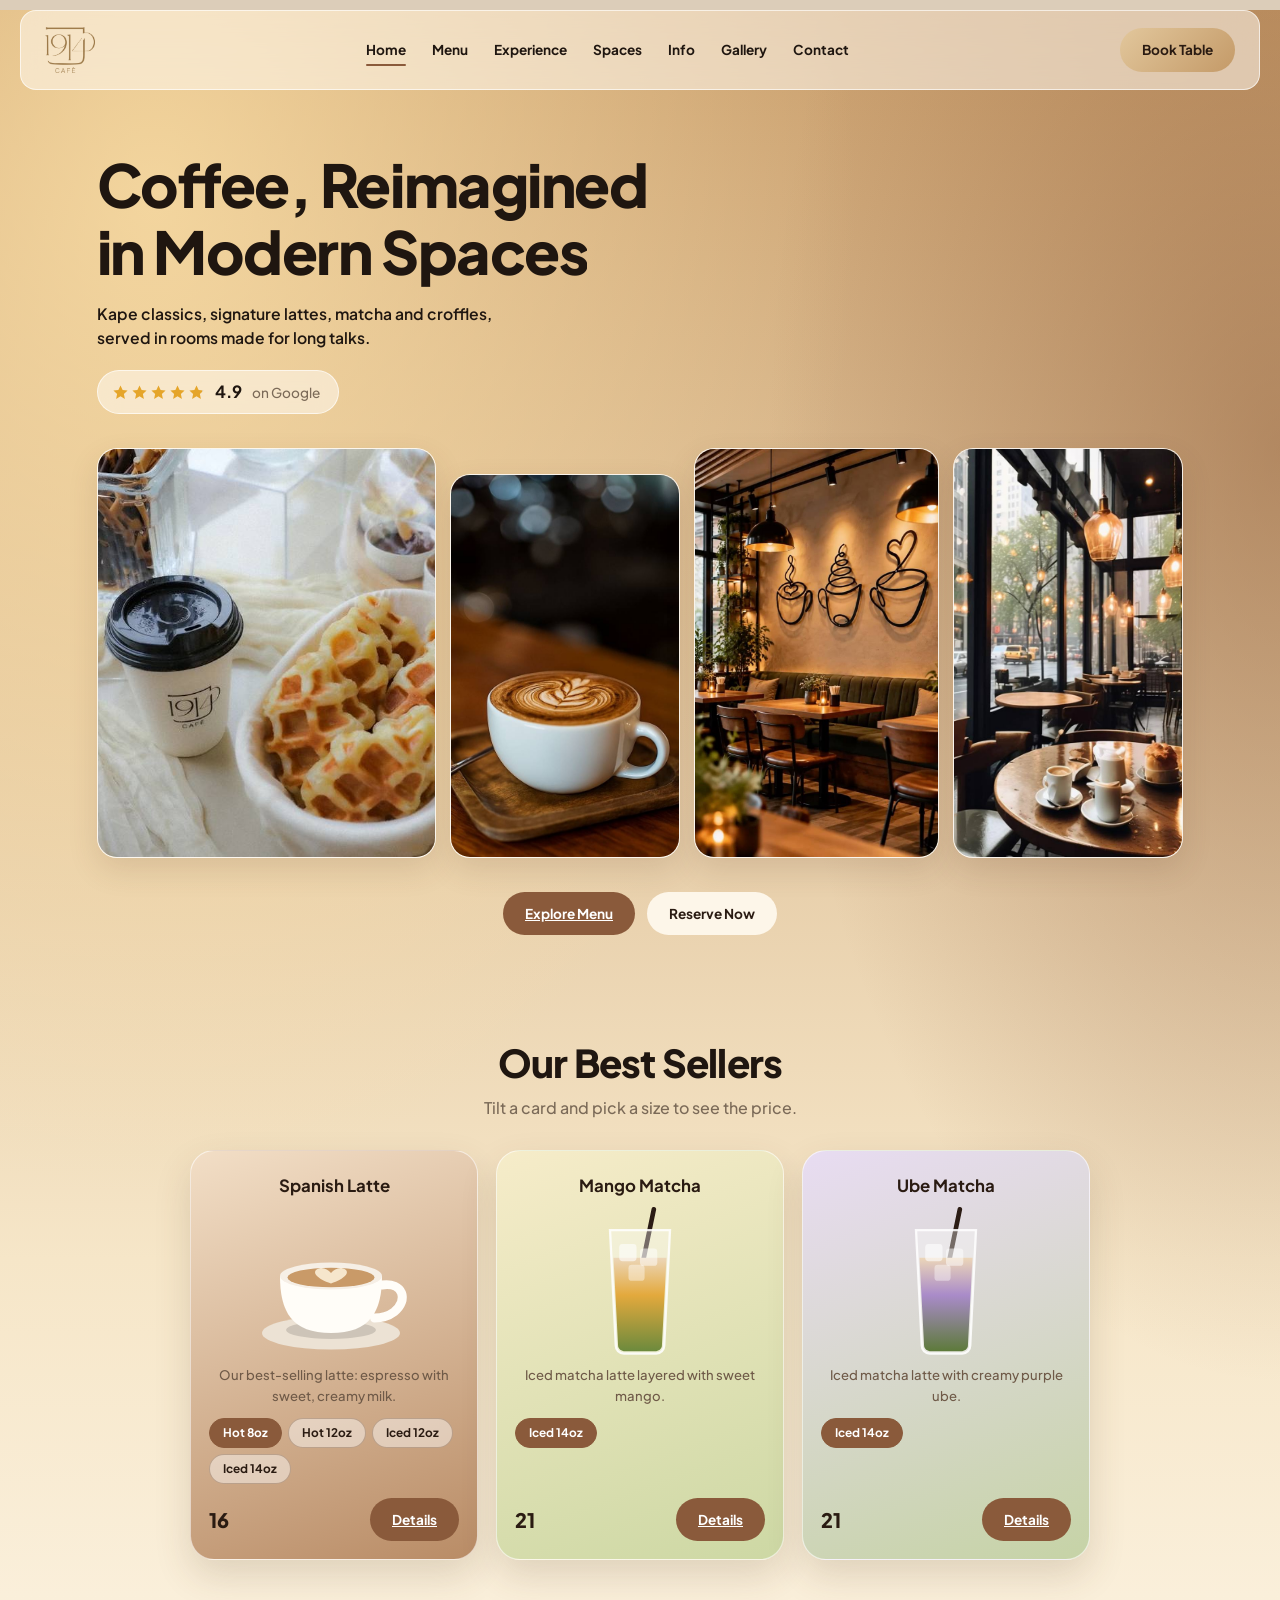
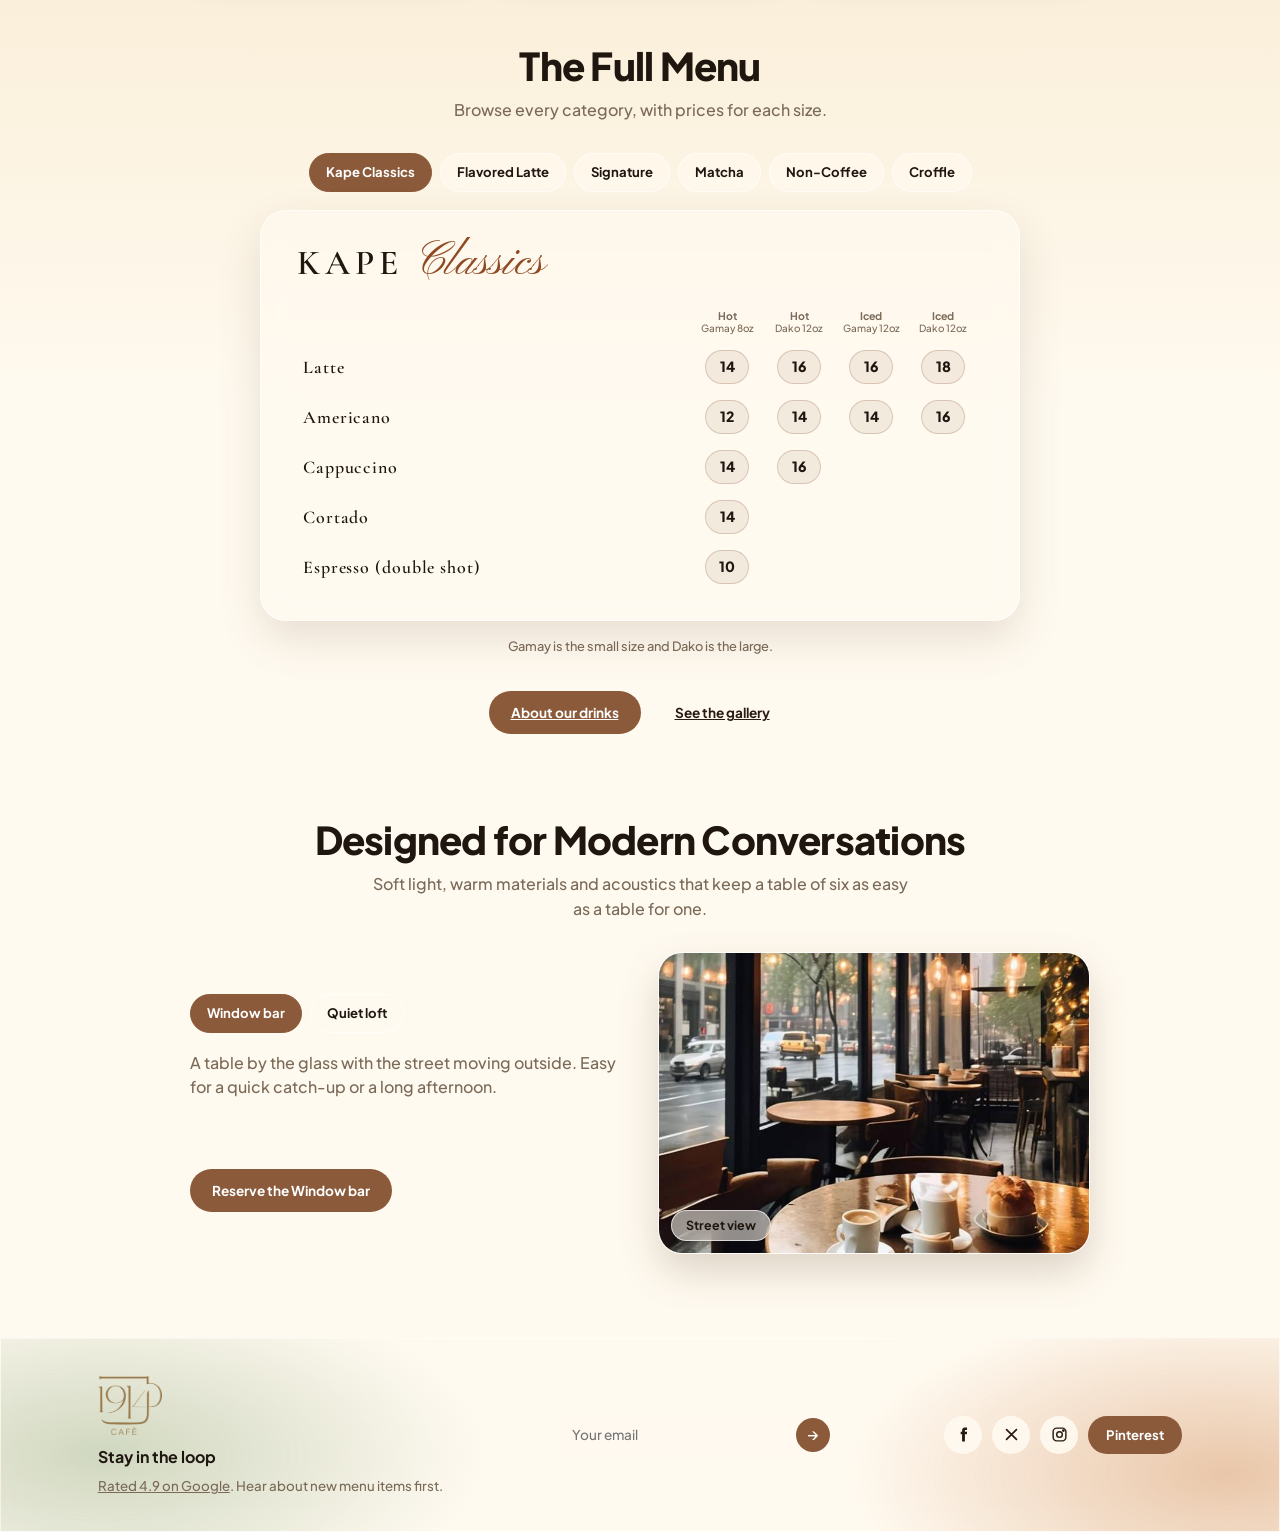
==== index.html @ 9e807a58 "Initial commit" ====
<!DOCTYPE html>
<html lang="en">
<head>
<meta charset="utf-8">
<meta name="viewport" content="width=device-width, initial-scale=1, viewport-fit=cover">
<title>1914 Café</title>
<link rel="preconnect" href="https://fonts.googleapis.com">
<link href="https://fonts.googleapis.com/css2?family=Plus+Jakarta+Sans:wght@500;700;800&family=Cormorant+Garamond:wght@500;600;700&family=Pinyon+Script&display=swap" rel="stylesheet">
<link rel="stylesheet" href="site.css">
</head>
<body>
<div class="page" id="page">
<div id="glow"></div>
<header class="nav" id="nav">
  <a class="logo" href="#home" aria-label="1914 Café, home"><span class="lm" role="img"></span></a>
  <nav class="links" aria-label="Main"><a href="#home">Home</a><a href="#menu">Menu</a><a href="#experience">Experience</a><a href="#spaces">Spaces</a><a href="info.html">Info</a><a href="gallery.html">Gallery</a><a href="#contact">Contact</a></nav>
  <div class="nav-r"><button class="btn gold" type="button" data-book>Book Table</button></div>
</header>
<main>
<section class="hero" id="home">
  <h1><span class="w"><i style="--i:0">Coffee,</i></span> <span class="w"><i style="--i:1">Reimagined</i></span><br><span class="w"><i style="--i:2">in</i></span> <span class="w"><i style="--i:3">Modern</i></span> <span class="w"><i style="--i:4">Spaces</i></span></h1>
  <p class="lede">Kape classics, signature lattes, matcha and croffles, served in rooms made for long talks.</p><a class="rate" href="https://share.google/X0Y6IuUKryhxJfCof" target="_blank" rel="noopener" aria-label="Rated 4.9 out of 5 on Google. Opens in a new tab."><span class="stars"></span><b id="rn">4.9</b><span class="g">on Google</span></a>
  <div class="tiles" id="tiles">
    <div class="tile t1" data-art="cup"></div>
    <div class="tile t2" data-art="cup2"></div>
    <div class="tile t3" data-art="glass"></div>
    <div class="tile t4" data-art="room"></div>
    
  </div>
  <div class="cta"><a class="btn brown" href="info.html" data-mag>Explore Menu</a><button class="btn soft" type="button" data-book data-mag>Reserve Now</button></div>
</section>

<section id="menu">
  <h2 class="rv">Our Best Sellers</h2>
  <p class="sub rv">Tilt a card and pick a size to see the price.</p>
  <div class="cards" id="cards"></div>
  <h2 class="rv" style="margin-top:84px">The Full Menu</h2>
  <p class="sub rv">Browse every category, with prices for each size.</p>
  <div class="tabs mtabs" id="mt" role="tablist" aria-label="Menu categories"></div>
  <div id="mp" role="tabpanel"></div>
  <p class="mnote">Gamay is the small size and Dako is the large.</p>
  <div class="cta"><a class="btn brown" href="info.html">About our drinks</a><a class="btn soft" href="gallery.html">See the gallery</a></div>
</section>

<section class="conv" id="experience">
  <h2 class="rv">Designed for Modern Conversations</h2>
  <p class="sub rv">Soft light, warm materials and acoustics that keep a table of six as easy as a table for one.</p>
  <div class="split rv" id="spaces">
    <div>
      <div class="tabs" role="tablist" aria-label="Spaces"></div>
      <p id="stxt"></p>
      <button class="btn brown" type="button" id="rsv" data-book data-mag>Reserve the Window bar</button>
    </div>
    <div class="room" id="room"><span class="seats" id="seats"></span></div>
  </div>
</section>
</main>

<footer id="contact">
  <div><span class="lm" style="width:64px;height:64px;margin-bottom:8px" role="img" aria-label="1914 Café"></span><strong>Stay in the loop</strong><small><a href="https://share.google/X0Y6IuUKryhxJfCof" target="_blank" rel="noopener" style="color:inherit">Rated 4.9 on Google</a>. Hear about new menu items first.</small></div>
  <form class="nl" id="nl" novalidate><input type="email" id="em" placeholder="Your email" aria-label="Email address"><button type="submit" aria-label="Subscribe">→</button></form>
  <div class="soc">
    <a href="#" aria-label="Facebook"><svg viewBox="0 0 24 24" fill="currentColor"><path d="M14 8V6.5c0-.6.4-.8.8-.8H17V2h-3c-3 0-4 2-4 4v2H8v3.5h2V22h4v-10.5h2.8L17 8z"/></svg></a>
    <a href="#" aria-label="X"><svg viewBox="0 0 24 24" fill="none" stroke="currentColor" stroke-width="2.4" stroke-linecap="round"><path d="M5 5l14 14M19 5L5 19"/></svg></a>
    <a href="#" aria-label="Instagram"><svg viewBox="0 0 24 24" fill="none" stroke="currentColor" stroke-width="2"><rect x="3" y="3" width="18" height="18" rx="5"/><circle cx="12" cy="12" r="4"/><circle cx="17.5" cy="6.5" r="1" fill="currentColor"/></svg></a>
    <a href="#" class="pin">Pinterest</a>
  </div>
</footer>
</div>

<dialog id="dlg" aria-labelledby="dt">
  <form id="bf" novalidate>
    <h3 id="dt">Book a table</h3>
    <p class="sp">Choose a space, date and time.</p>
    <span class="lab">Space</span><div class="row" id="spc"></div>
    <label for="dd">Date</label><input type="date" id="dd">
    <span class="lab">Guests</span>
    <div class="row step"><button type="button" id="gm" aria-label="Fewer guests">−</button><output id="gn">2</output><button type="button" id="gp" aria-label="More guests">+</button></div>
    <span class="lab">Time</span>
    <div class="row" id="times"></div>
    <label for="dn">Name</label><input type="text" id="dn" autocomplete="name">
    <p class="err" id="derr" role="alert"></p>
    <div class="acts"><button class="btn soft" type="button" id="dx">Cancel</button><button class="btn brown" type="submit">Confirm booking</button></div>
  </form>
</dialog>
<div id="toast" role="status" aria-live="polite"></div>

<script>
const $=(s,r=document)=>r.querySelector(s),$$=(s,r=document)=>[...r.querySelectorAll(s)];
const cup=(c,s,r,f)=>`<svg viewBox="0 0 120 100" aria-hidden="true"><g class="steam"><path d="M46 36c-6-6 6-10 0-20"/><path d="M60 36c-6-6 6-10 0-24"/><path d="M74 36c-6-6 6-10 0-20"/></g><ellipse cx="58" cy="84" rx="46" ry="11" fill="${s}"/><ellipse cx="58" cy="82" rx="30" ry="6" fill="#0002"/><path d="M24 46h68c0 24-8 38-34 38S24 70 24 46z" fill="${c}"/><path d="M92 52c14-2 18 10 8 18-4 3-9 4-13 4" fill="none" stroke="${c}" stroke-width="6" stroke-linecap="round"/><ellipse cx="58" cy="46" rx="34" ry="9" fill="${r}"/><ellipse cx="58" cy="47" rx="29" ry="6.5" fill="${f}"/><path d="M58 51c-9-3-14-8-8-10 3-1 6 1 8 3 2-2 5-4 8-3 6 2 1 7-8 10z" fill="#f6e6cc"/></svg>`;
const glass=(a,b,id)=>`<svg viewBox="0 0 80 130" aria-hidden="true"><defs><linearGradient id="${id}" x1="0" y1="0" x2="0" y2="1"><stop offset="0" stop-color="#ecd6b8"/><stop offset=".4" stop-color="${a}"/><stop offset="1" stop-color="${b}"/></linearGradient></defs><path d="M52 2L40 60" stroke="#2b1c14" stroke-width="4" stroke-linecap="round"/><path d="M14 20h52l-5 100c0 4-3 7-7 7H26c-4 0-7-3-7-7z" fill="rgba(255,255,255,.35)" stroke="rgba(255,255,255,.85)" stroke-width="2"/><path d="M17 44h46l-4 76c0 3-3 5-6 5H27c-3 0-6-2-6-5z" fill="url(#${id})"/><rect class="ice" x="22" y="32" width="15" height="15" rx="3" fill="rgba(255,255,255,.6)"/><rect class="ice" x="40" y="36" width="15" height="15" rx="3" fill="rgba(255,255,255,.5)"/><rect class="ice" x="30" y="50" width="14" height="14" rx="3" fill="rgba(255,255,255,.4)"/></svg>`;
const room=`<svg viewBox="0 0 200 140" preserveAspectRatio="xMidYMid slice" aria-hidden="true"><rect width="200" height="140" fill="#ead8ba"/><rect y="98" width="200" height="42" fill="#cfab80"/><g fill="#b98a5c"><rect x="10" y="34" width="60" height="4"/><rect x="10" y="62" width="60" height="4"/><rect x="130" y="34" width="60" height="4"/><rect x="130" y="62" width="60" height="4"/></g><g fill="#8a5a3b"><rect x="16" y="22" width="8" height="12"/><rect x="30" y="26" width="10" height="8"/><rect x="48" y="20" width="7" height="14"/><rect x="138" y="24" width="12" height="10"/><rect x="160" y="20" width="8" height="14"/><rect x="20" y="52" width="12" height="10"/><rect x="150" y="50" width="9" height="12"/></g><g stroke="#7a5a40" stroke-width="1.5"><path d="M100 0v26M70 0v14M130 0v14"/></g><g class="glow" fill="rgba(255,214,140,.55)"><circle cx="100" cy="32" r="22"/><circle cx="70" cy="20" r="14"/><circle cx="130" cy="20" r="14"/></g><g fill="#8a5a3b"><path d="M88 26h24a12 12 0 0 0-24 0z"/><path d="M62 14h16a8 8 0 0 0-16 0z"/><path d="M122 14h16a8 8 0 0 0-16 0z"/></g><rect x="58" y="92" width="84" height="6" rx="3" fill="#8a5a3b"/><rect x="96" y="98" width="8" height="32" fill="#6e452c"/><circle cx="84" cy="88" r="5" fill="#fff"/><circle cx="116" cy="88" r="5" fill="#fff"/><g fill="#a06a45"><rect x="34" y="96" width="22" height="5" rx="2"/><rect x="38" y="101" width="3" height="28"/><rect x="50" y="101" width="3" height="28"/><rect x="144" y="96" width="22" height="5" rx="2"/><rect x="148" y="101" width="3" height="28"/><rect x="160" y="101" width="3" height="28"/></g></svg>`;
const IM={cups:"Assets/cups.jpg",latte:"Assets/latte.jpeg",loft:"Assets/loft.jpg",window:"Assets/window.jpg"};
const art={cup:cup('#fff','#efe6da','#f6efe6','#b98558'),cup2:cup('#fffdf8','#ece2d4','#f6efe6','#c99a68'),glass:glass('#c98a4e','#5b3320','g1'),room,room2:room.replace('<svg ','<svg style="transform:scaleX(-1);filter:hue-rotate(-12deg)" ')};
const im=(k,pos,alt)=>`<img src="${IM[k]}" alt="${alt}" style="object-position:${pos}" decoding="async">`;
art.cup=im('cups','40% 50%','1914 Café cups beside a basket of croffles');art.cup2=im('latte','50% 70%','Latte with leaf latte art');art.glass=im('loft','50% 35%','Seating area with coffee cup wall art');art.room=im('window','50% 65%','Window table with a view of the street');
$$('[data-art]').forEach(e=>e.innerHTML=art[e.dataset.art]);

/* hero parallax + cursor glow */
const hero=$('#home'),tiles=$('#tiles'),glow=$('#glow');
hero.addEventListener('pointermove',e=>{const r=hero.getBoundingClientRect();tiles.style.setProperty('--mx',((e.clientX-r.left)/r.width-.5)*2);tiles.style.setProperty('--my',((e.clientY-r.top)/r.height-.5)*2)});
hero.addEventListener('pointerleave',()=>{tiles.style.setProperty('--mx',0);tiles.style.setProperty('--my',0)});
let gx=0,gy=0,tx=0,ty=0;
addEventListener('pointermove',e=>{tx=e.clientX;ty=e.clientY;glow.style.opacity=1});
(function loop(){gx+=(tx-gx)*.12;gy+=(ty-gy)*.12;glow.style.transform=`translate(${gx}px,${gy}px)`;requestAnimationFrame(loop)})();
$$('[data-mag]').forEach(b=>{b.addEventListener('pointermove',e=>{const r=b.getBoundingClientRect();b.style.translate=`${(e.clientX-r.left-r.width/2)*.2}px ${(e.clientY-r.top-r.height/2)*.3}px`});b.addEventListener('pointerleave',()=>b.style.translate='')});

/* nav */
const nav=$('#nav');addEventListener('scroll',()=>nav.classList.toggle('sm',scrollY>30),{passive:true});
const links=$$('.links a'),spy=new IntersectionObserver(es=>es.forEach(x=>{if(x.isIntersecting)links.forEach(a=>a.classList.toggle('on',a.getAttribute('href')==='#'+x.target.id))}),{rootMargin:'-45% 0px -50% 0px'});
['home','menu','experience','contact'].forEach(i=>spy.observe($('#'+i)));
const io=new IntersectionObserver(es=>es.forEach(x=>{if(x.isIntersecting){x.target.classList.add('in');io.unobserve(x.target)}}),{threshold:.15});
$$('.rv').forEach(e=>io.observe(e));

/* toast */
let tt;const toast=m=>{const t=$('#toast');t.textContent=m;t.classList.add('on');clearTimeout(tt);tt=setTimeout(()=>t.classList.remove('on'),2800)};

/* menu cards */
const items=[
{n:'Spanish Latte',d:'Our best-selling latte: espresso with sweet, creamy milk.',z:[['Hot 8oz',16],['Hot 12oz',18],['Iced 12oz',18],['Iced 14oz',20]],g:'linear-gradient(160deg,#f2dec6,#b98c66)',a:cup('#fffdf8','#ece2d4','#f6efe6','#c99a68')},
{n:'Mango Matcha',d:'Iced matcha latte layered with sweet mango.',z:[['Iced 14oz',21]],g:'linear-gradient(160deg,#f6ecc9,#cdd8a4)',a:glass('#e3a93d','#6c8a3d','g2')},
{n:'Ube Matcha',d:'Iced matcha latte with creamy purple ube.',z:[['Iced 14oz',21]],g:'linear-gradient(160deg,#e8dcf2,#c6d3a6)',a:glass('#a98bc9','#5d7a3a','g3')}];
$('#cards').innerHTML=items.map((it,i)=>`<article class="card rv" data-i="${i}" data-s="0" style="--g:${it.g};transition-delay:${i*120}ms"><h3>${it.n}</h3>${it.a}<p>${it.d}</p><div class="sizes" role="group" aria-label="Size">${it.z.map((s,j)=>`<button type="button" aria-pressed="${j==0}" data-s="${j}">${s[0]}</button>`).join('')}</div><div class="buy"><span class="price">${it.z[0][1]}</span><a class="btn brown" href="info.html#${it.n.toLowerCase().replace(/ /g,'-')}">Details</a></div></article>`).join('');
$$('.card').forEach(c=>{io.observe(c);
c.addEventListener('pointermove',e=>{if(e.pointerType!=='mouse')return;const r=c.getBoundingClientRect(),x=(e.clientX-r.left)/r.width,y=(e.clientY-r.top)/r.height;c.style.transform=`perspective(800px) rotateY(${(x-.5)*12}deg) rotateX(${(.5-y)*12}deg) translateY(-4px)`;c.style.setProperty('--gx',x*100+'%');c.style.setProperty('--gy',y*100+'%')});
c.addEventListener('pointerleave',()=>c.style.transform='');
c.addEventListener('click',e=>{const it=items[c.dataset.i],sz=e.target.closest('.sizes button');
if(sz){c.dataset.s=sz.dataset.s;$$('.sizes button',c).forEach(b=>b.setAttribute('aria-pressed',b===sz));const p=$('.price',c);p.textContent=it.z[sz.dataset.s][1];p.classList.remove('pop');void p.offsetWidth;p.classList.add('pop')}})});

/* full menu */
const M=[
{k:'Kape Classics',t:'Kape',a:'Classics',b:[{c:['Hot|Gamay 8oz','Hot|Dako 12oz','Iced|Gamay 12oz','Iced|Dako 12oz'],r:[['Latte',14,16,16,18],['Americano',12,14,14,16],['Cappuccino',14,16],['Cortado',14],['Espresso (double shot)',10]]}]},
{k:'Flavored Latte',t:'Flavored Latte',b:[{c:['Hot|Gamay 8oz','Hot|Dako 12oz','Iced|Gamay 12oz','Iced|Dako 14oz'],r:[['Spanish Latte*',16,18,18,20],['Caramel Latte',18,20,19,21],['Hazelnut Latte',18,20,20,22],['Biscoff Latte',18,20,20,22],['Pistachio Latte',19,21,21,23],['Mocha Latte',15,18,18,20],['Matcha Latte',18,20,20,21]]}]},
{k:'Signature',t:'1914 Café',a:'Signature',b:[{c:[''],r:[['1914 Creamy Latte',21],['Ube Latte',21],['V60',30]]},{c:['Hot|Gamay 8oz','Hot|Dako 12oz'],r:[['Hot Choco',15,19]]}]},
{k:'Matcha',t:'Matcha Series',a:'Iced',b:[{c:['Iced|Dako 14oz'],r:[['Matcha Latte',21],['Mango Matcha*',21],['Ube Matcha*',21],['Strawberry Matcha',21],['Biscoff Matcha',21],['Dirty Matcha',21]]}]},
{k:'Non-Coffee',t:'Non-Coffee',a:'Iced',b:[{c:['Iced|Dako 14oz'],r:[['Strawberry Mojito',18],['Passionfruit Mojito',18],['Peach Mojito',18],['Mango Mojito',18],['Passionfruit Mango Mojito',21],['Peach Mango Mojito',21],['Strawberry Mango Mojito',21]]}]},
{k:'Croffle',t:'Croffle',b:[{c:[''],r:[['Oreo Chocolate Crunch',23],['Strawberry Delight',23],['Banana Nutella',23],['Caramel Banana',23],['Biscoff Lover',23],['Pistachio Royale',23]]}]}];
const mt=$('#mt'),mp=$('#mp');
mt.innerHTML=M.map((s,i)=>`<button role="tab" type="button" aria-selected="${i==0}">${s.k}</button>`).join('');
const showM=i=>{const s=M[i];$$('button',mt).forEach((b,j)=>b.setAttribute('aria-selected',j==i));
mp.innerHTML=`<h3 class="mh"><span>${s.t}</span>${s.a?`<em>${s.a}</em>`:''}</h3>`+s.b.map(b=>`<div class="mg" style="--n:${b.c.length}"><div class="mr mc"><span></span>${b.c.map(c=>{const[x,y]=c.split('|');return`<span>${y?x+'<small>'+y+'</small>':'<small>'+x+'</small>'}</span>`}).join('')}</div>${b.r.map(r=>{const bs=r[0].endsWith('*'),n=bs?r[0].slice(0,-1):r[0];return`<div class="mr"><span class="mn">${n}${bs?'<i class="bs">Best seller</i>':''}</span>${b.c.map((c,j)=>r[j+1]!=null?`<span class="pr" aria-label="${n} ${c.replace('|',' ')}, ${r[j+1]}">${r[j+1]}</span>`:'<span></span>').join('')}</div>`}).join('')}</div>`).join('');
mp.classList.remove('sw');void mp.offsetWidth;mp.classList.add('sw')};
mt.onclick=e=>{const b=e.target.closest('button');if(b)showM($$('button',mt).indexOf(b))};
showM(0);

/* google rating */
(()=>{const s=$('.stars');s.innerHTML=[0,1,2,3,4].map(i=>{const o=i<4?1:.9;return`<svg viewBox="0 0 24 24" style="--j:${i}" aria-hidden="true"><defs><linearGradient id="st${i}"><stop offset="${o}" stop-color="#e5a52a"/><stop offset="${o}" stop-color="rgba(160,130,90,.35)"/></linearGradient></defs><path fill="url(#st${i})" d="M12 2l3 6.5 7 .8-5.2 4.8 1.4 7L12 17.3 5.8 21l1.4-7L2 9.3l7-.8z"/></svg>`}).join('');
if(matchMedia('(prefers-reduced-motion:reduce)').matches)return;
const n=$('#rn');n.textContent='0.0';let t0;const f=t=>{t0??=t;const k=Math.min((t-t0)/1300,1);n.textContent=(4.9*(1-Math.pow(1-k,3))).toFixed(1);if(k<1)requestAnimationFrame(f)};setTimeout(()=>requestAnimationFrame(f),900)})();

/* spaces */
const sp=[{n:'Window bar',t:'A table by the glass with the street moving outside. Easy for a quick catch-up or a long afternoon.',s:'Street view',k:'window'},{n:'Quiet loft',t:'Warm light and soft green seating, made for a slow, uninterrupted conversation.',s:'Warm and quiet',k:'loft'}];
let cur=0;const tabs=$('#spaces .tabs'),rm=$('#room');rm.insertAdjacentHTML('afterbegin',sp.map(s=>`<img src="${IM[s.k]}" alt="${s.n}" style="object-position:${s.k=='loft'?'50% 35%':'50% 70%'}">`).join(''));
tabs.innerHTML=sp.map((s,i)=>`<button role="tab" type="button" aria-selected="${i==0}">${s.n}</button>`).join('');
const show=i=>{cur=i;$$('button',tabs).forEach((b,j)=>b.setAttribute('aria-selected',j==i));const t=$('#stxt');t.textContent=sp[i].t;t.classList.remove('sw');void t.offsetWidth;t.classList.add('sw');$$('img',rm).forEach((m,j)=>m.classList.toggle('on',j==i));$('#seats').textContent=sp[i].s;$('#rsv').textContent='Reserve the '+sp[i].n};
tabs.onclick=e=>{const b=e.target.closest('button');if(b)show($$('button',tabs).indexOf(b))};show(0);

/* booking */
const dlg=$('#dlg'),times=['9:00 am','11:30 am','3:00 pm','6:30 pm'];let guests=2,time=times[1];
$('#times').innerHTML=times.map(t=>`<button type="button" aria-pressed="${t===time}">${t}</button>`).join('');
$('#times').onclick=e=>{const b=e.target.closest('button');if(!b)return;time=b.textContent;$$('#times button').forEach(x=>x.setAttribute('aria-pressed',x===b))};
let space=0;const setSp=i=>{space=i;$$('#spc button').forEach((x,j)=>x.setAttribute('aria-pressed',j==i))};
$('#spc').innerHTML=sp.map((s,i)=>`<button type="button" aria-pressed="${i==0}">${s.n}</button>`).join('');
$('#spc').onclick=e=>{const b=e.target.closest('button');if(b)setSp($$('#spc button').indexOf(b))};
const setG=n=>{guests=Math.max(1,Math.min(12,n));$('#gn').textContent=guests};
$('#gm').onclick=()=>setG(guests-1);$('#gp').onclick=()=>setG(guests+1);
$$('[data-book]').forEach(b=>b.addEventListener('click',()=>{const d=$('#dd'),n=new Date();d.min=d.value=new Date(n-n.getTimezoneOffset()*6e4).toISOString().slice(0,10);if(b.closest('#spaces'))setSp(cur);$('#derr').textContent='';dlg.showModal()}));
$('#dx').onclick=()=>dlg.close();
dlg.addEventListener('click',e=>{if(e.target===dlg)dlg.close()});
$('#bf').addEventListener('submit',e=>{e.preventDefault();const n=$('#dn').value.trim(),d=$('#dd').value;if(!n){$('#derr').textContent='Add a name so we can hold the table.';$('#dn').focus();return}if(!d){$('#derr').textContent='Choose a date.';return}
dlg.close();toast(`Table for ${guests} in the ${sp[space].n} at ${time} is requested, ${n}. See you at 1914 Café.`)});

/* newsletter */
$('#nl').addEventListener('submit',e=>{e.preventDefault();const v=$('#em').value.trim();if(!/^\S+@\S+\.\S+$/.test(v)){toast('Enter a valid email address.');$('#em').focus();return}$('#em').value='';toast('You’re on the list. Watch for Friday’s menu.')});
</script>
</body>
</html>
---- site.css ----
:root{--ink:#1f1610;--muted:#7b6a58;--body:#dccdb9;--top:#c99e6c;--mid:#f6e6c8;--bot:#fffaf0;--glass:rgba(255,250,240,.55);--line:rgba(255,255,255,.65);--steam:rgba(130,95,65,.5);--focus:#8a5a3b;
box-sizing:border-box;padding-top:env(safe-area-inset-top,0px);padding-bottom:env(safe-area-inset-bottom,0px)}
@media (prefers-color-scheme:dark){:root:not([data-theme="light"]){--ink:#f6ead8;--muted:#c0ab92;--body:#120d09;--top:#6b4a30;--mid:#2c2016;--bot:#1d1510;--glass:rgba(70,50,36,.55);--line:rgba(255,255,255,.14);--focus:#e8cfa8}}
:root[data-theme="dark"]{--ink:#f6ead8;--muted:#c0ab92;--body:#120d09;--top:#6b4a30;--mid:#2c2016;--bot:#1d1510;--glass:rgba(70,50,36,.55);--line:rgba(255,255,255,.14);--focus:#e8cfa8}
html{scroll-behavior:smooth;scroll-padding-top:96px;height:auto}
*,*::before,*::after{box-sizing:border-box}
body{margin:0;background:var(--body);color:var(--ink);font:500 16px/1.55 "Plus Jakarta Sans",system-ui,-apple-system,"Segoe UI",sans-serif}
:focus-visible{outline:2px solid var(--focus);outline-offset:3px}
button,input{font:inherit;color:inherit}
.page{max-width:none;margin:0;border-radius:0;overflow:clip;position:relative;min-height:100svh;
background:radial-gradient(55% 32% at 12% 6%,rgba(255,228,170,.75),transparent),radial-gradient(40% 30% at 100% 14%,rgba(140,90,55,.5),transparent),linear-gradient(180deg,var(--top) 0,var(--mid) 40%,var(--bot) 64%)}
.page>*:not(#glow){position:relative;z-index:1}
#glow{position:fixed;left:0;top:0;width:460px;height:460px;margin:-230px 0 0 -230px;border-radius:50%;pointer-events:none;z-index:0;background:radial-gradient(circle,rgba(255,236,200,.7),transparent 65%);mix-blend-mode:soft-light;opacity:0;transition:opacity .4s}
.nav{position:sticky!important;top:calc(env(safe-area-inset-top,0px) + 10px);margin:10px 14px 0;padding:14px 24px;border-radius:16px;display:flex;flex-wrap:wrap;gap:8px 20px;align-items:center;justify-content:space-between;background:var(--glass);backdrop-filter:blur(16px);-webkit-backdrop-filter:blur(16px);border:1px solid var(--line);z-index:20!important;transition:padding .3s,box-shadow .3s}
.nav.sm{padding:9px 22px;box-shadow:0 10px 30px rgba(70,45,25,.18)}
.logo{display:block;text-decoration:none;line-height:0}.lm{display:block;width:50px;height:50px;background:var(--lg);-webkit-mask:var(--logo) center/contain no-repeat;mask:var(--logo) center/contain no-repeat;transition:width .3s,height .3s}.nav.sm .lm{width:38px;height:38px}
.links{display:flex;gap:26px}
.links a{color:var(--ink);text-decoration:none;font-size:.85rem;font-weight:700;position:relative;padding:4px 0}
.links a::after{content:"";position:absolute;left:0;right:0;bottom:-1px;height:2px;border-radius:2px;background:#8a5a3b;scale:0 1;transition:scale .3s}
.links a:hover::after,.links a.on::after{scale:1 1}
.nav-r{display:flex;gap:10px;align-items:center}
.btn{position:relative;overflow:hidden;border:0;border-radius:999px;padding:11px 22px;font-weight:700;font-size:.85rem;cursor:pointer;transition:translate .25s,box-shadow .25s,scale .2s}
.btn::after{content:"";position:absolute;inset:0;background:linear-gradient(110deg,transparent 30%,rgba(255,255,255,.55) 50%,transparent 70%);translate:-130% 0;transition:translate .7s}
.btn:hover::after{translate:130% 0}.btn:hover{box-shadow:0 10px 24px rgba(110,70,40,.3)}.btn:active{scale:.96}
.gold{background:linear-gradient(135deg,#e2c79c,#c49a68);color:#2a1b12}
.brown{background:#8a5a3b;color:#fff}
.soft{background:rgba(255,250,240,.9);color:#2a1b12}
@keyframes bump{40%{scale:1.15}}
.hero{padding:64px 6% 96px}
h1{font-size:clamp(2.3rem,6vw,3.7rem);line-height:1.03;letter-spacing:-.025em;font-weight:800;margin:0 0 14px}
.w{display:inline-block;overflow:hidden;vertical-align:top;padding-bottom:.1em}
.w>i{display:inline-block;font-style:normal;transform:translateY(112%);animation:up 1s cubic-bezier(.2,.8,.2,1) forwards;animation-delay:calc(var(--i)*80ms + 150ms)}
@keyframes up{to{transform:none}}
.lede{max-width:34ch;color:var(--muted);margin:0;font-size:.98rem}
.tiles{display:grid;grid-template-columns:1.25fr .85fr .9fr .85fr;grid-template-rows:150px 150px;gap:14px;margin-top:34px}
.tile{border-radius:20px;background:var(--glass);border:1px solid var(--line);backdrop-filter:blur(8px);-webkit-backdrop-filter:blur(8px);overflow:hidden;position:relative;box-shadow:0 12px 30px rgba(90,60,35,.14);
translate:calc(var(--mx,0)*var(--d)*1px) calc(var(--my,0)*var(--d)*1px);transition:translate .5s ease-out,transform .3s,box-shadow .3s;animation:pop .9s cubic-bezier(.2,.8,.2,1) backwards;animation-delay:calc(var(--k)*110ms + 650ms)}
.tile:hover{transform:translateY(-6px) scale(1.03);box-shadow:0 22px 40px rgba(90,60,35,.25)}
@keyframes pop{from{opacity:0;transform:translateY(26px) scale(.92);filter:blur(10px)}}
.tile svg{width:100%;height:100%;padding:10px;display:block}
.t1{grid-row:1/3;--d:8;--k:0}.t2{grid-row:1/3;--d:14;--k:1;margin:26px 0 0}.t3{grid-row:1/3;--d:10;--k:2}.t4{--d:16;--k:3}.t5{--d:12;--k:4;grid-column:4;grid-row:2}
.tile.room svg{padding:0;filter:saturate(.7)}
.cta{display:flex;gap:12px;justify-content:center;margin-top:34px}
.steam{fill:none;stroke:var(--steam);stroke-width:3;stroke-linecap:round}
.steam path{animation:steam 3.2s ease-in-out infinite;opacity:0}
.steam path:nth-child(2){animation-delay:.7s}.steam path:nth-child(3){animation-delay:1.4s}
@keyframes steam{0%{opacity:0;transform:translateY(8px)}40%{opacity:.9}100%{opacity:0;transform:translateY(-8px)}}
.ice{animation:bob 4s ease-in-out infinite;transform-box:fill-box;transform-origin:center}
.ice:nth-of-type(2){animation-delay:-1.3s}.ice:nth-of-type(3){animation-delay:-2.4s}
@keyframes bob{50%{transform:translateY(-3px) rotate(8deg)}}
.glow{animation:lamp 4s ease-in-out infinite}
@keyframes lamp{50%{opacity:.45}}
h2{font-size:clamp(1.6rem,4vw,2.4rem);font-weight:800;letter-spacing:-.02em;line-height:1.15;margin:0 0 10px;text-align:center}
.sub{text-align:center;color:var(--muted);max-width:46ch;margin:0 auto 30px}
.rv{opacity:0;translate:0 30px;transition:opacity .8s,translate .8s cubic-bezier(.2,.8,.2,1)}
.rv.in{opacity:1;translate:0 0}
section{padding:0 6%}
#menu{padding-top:10px;padding-bottom:84px}
.cards{display:grid;grid-template-columns:repeat(3,1fr);gap:18px;max-width:900px;margin:auto}
.card{border-radius:24px;padding:22px 18px 18px;background:var(--g);color:#2a1b12;border:1px solid rgba(255,255,255,.6);box-shadow:0 16px 36px rgba(90,60,35,.16);position:relative;overflow:hidden;transition:transform .25s ease-out,box-shadow .3s;display:flex;flex-direction:column;align-items:center;text-align:center}
.card::before{content:"";position:absolute;inset:0;background:radial-gradient(240px circle at var(--gx,50%) var(--gy,0%),rgba(255,255,255,.55),transparent 60%);opacity:0;transition:opacity .3s;pointer-events:none}
.card:hover::before{opacity:1}.card:hover{box-shadow:0 28px 50px rgba(90,60,35,.28)}
.card h3{margin:0;font-size:1.05rem}
.card svg{width:100%;height:150px;margin:8px 0}
.card p{margin:0 0 12px;font-size:.82rem;color:#6f5a48;min-height:2.6em}
.sizes{display:flex;width:100%;flex-wrap:wrap;justify-content:flex-start;gap:6px;margin-bottom:14px}
.sizes button{width:auto;min-width:34px;height:34px;padding:0 12px;border-radius:999px;border:1px solid rgba(110,75,50,.35);background:rgba(255,255,255,.45);cursor:pointer;font-weight:700;font-size:.78rem;color:#2a1b12;white-space:nowrap;transition:background .2s,color .2s,scale .2s}
.sizes button:hover{scale:1.1}.sizes button[aria-pressed=true]{background:#8a5a3b;color:#fff;border-color:#8a5a3b}
.buy{display:flex;width:100%;align-items:center;justify-content:space-between;margin-top:auto}
.price{font-weight:800;font-size:1.25rem}.price.pop{animation:bump .4s}
.conv{padding-bottom:84px}
.split{display:grid;grid-template-columns:1fr 1fr;gap:36px;align-items:center;max-width:900px;margin:0 auto}
.tabs{display:flex;gap:8px;flex-wrap:wrap;margin-bottom:18px}
.tabs button{border:1px solid var(--line);background:var(--glass);border-radius:999px;padding:8px 16px;cursor:pointer;font-weight:700;font-size:.82rem;transition:background .25s,color .25s}
.tabs button[aria-selected=true]{background:#8a5a3b;color:#fff;border-color:#8a5a3b}
#stxt{margin:0 0 22px;color:var(--muted);min-height:6em}
#stxt.sw{animation:fade .5s}
@keyframes fade{from{opacity:0;translate:0 8px}}
.room{border-radius:24px;overflow:hidden;aspect-ratio:10/7;position:relative;border:1px solid var(--line);box-shadow:0 18px 40px rgba(90,60,35,.2)}
.room svg{width:100%;height:100%;display:block;transition:filter .6s}
.seats{position:absolute;left:12px;bottom:12px;background:var(--glass);backdrop-filter:blur(10px);-webkit-backdrop-filter:blur(10px);border:1px solid var(--line);border-radius:999px;padding:5px 14px;font-size:.78rem;font-weight:700}
footer{margin:0 14px 14px;border-radius:20px;padding:34px 6%;position:relative;overflow:hidden;background:radial-gradient(30% 90% at 8% 60%,rgba(120,150,100,.35),transparent),radial-gradient(30% 90% at 96% 70%,rgba(200,120,60,.4),transparent),var(--glass);border:1px solid var(--line);backdrop-filter:blur(14px);-webkit-backdrop-filter:blur(14px);display:flex;flex-wrap:wrap;gap:22px 40px;align-items:center;justify-content:space-between}
footer small{display:block;color:var(--muted);margin-top:6px}
.nl{display:flex;background:rgba(255,250,240,.85);border-radius:999px;padding:4px 4px 4px 16px;width:min(280px,100%);align-items:center;transition:box-shadow .3s}
.nl:focus-within{box-shadow:0 0 0 3px rgba(138,90,59,.35)}
.nl input{flex:1;min-width:0;border:0;background:none;outline:0;color:#2a1b12;font-size:.85rem}
.nl button{border:0;width:34px;height:34px;border-radius:50%;background:#8a5a3b;color:#fff;cursor:pointer;transition:rotate .3s}
.nl button:hover{rotate:-45deg}
.soc{display:flex;gap:10px;align-items:center}
.soc a{width:38px;height:38px;border-radius:50%;display:grid;place-items:center;background:rgba(255,250,240,.9);color:#2a1b12;transition:translate .25s,background .25s}
.soc a:hover{translate:0 -5px;background:#fff}.soc svg{width:17px;height:17px}
.soc .pin{width:auto;padding:0 18px;border-radius:999px;background:#8a5a3b;color:#fff;font-weight:700;font-size:.82rem;height:38px;text-decoration:none;display:grid;place-items:center}
dialog{border:1px solid var(--line);border-radius:22px;padding:26px;width:min(420px,92vw);background:var(--bot);color:var(--ink);box-shadow:0 40px 90px rgba(40,25,15,.45)}
dialog::backdrop{background:rgba(40,25,15,.5);backdrop-filter:blur(6px)}
dialog[open]{animation:pop .4s cubic-bezier(.2,.8,.2,1)}
dialog h3{margin:0;font-size:1.35rem}dialog .sp{margin:2px 0 16px;color:var(--muted);font-size:.9rem}
dialog label,.lab{display:block;font-weight:700;font-size:.8rem;margin:14px 0 6px}
dialog input[type=text],dialog input[type=date]{width:100%;padding:11px 14px;border-radius:12px;border:1px solid rgba(138,90,59,.4);background:rgba(255,255,255,.6);color:#2a1b12}
.row{display:flex;gap:8px;flex-wrap:wrap;align-items:center}
.row button{border:1px solid rgba(138,90,59,.4);background:rgba(255,255,255,.5);color:#2a1b12;border-radius:999px;padding:7px 14px;cursor:pointer;font-weight:700;font-size:.8rem}
.row button[aria-pressed=true]{background:#8a5a3b;color:#fff}
.step button{width:36px;height:36px;padding:0;font-size:1.1rem}.step output{min-width:32px;text-align:center;font-weight:800}
.err{color:#b3261e;font-size:.8rem;min-height:1.2em;margin:8px 0 0}
.acts{display:flex;gap:10px;margin-top:10px}.acts .btn{flex:1;padding:13px}
#toast{position:fixed;left:50%;bottom:calc(env(safe-area-inset-bottom,0px) + 24px);translate:-50% 30px;opacity:0;background:#2a1b12;color:#fff8ea;padding:12px 20px;border-radius:999px;font-size:.88rem;font-weight:700;z-index:50;transition:.4s;pointer-events:none;max-width:92vw;text-align:center}
#toast.on{opacity:1;translate:-50% 0}
@media (max-width:820px){.split{grid-template-columns:1fr}.tiles{grid-template-columns:1fr 1fr;grid-template-rows:150px 150px 120px}.t1{grid-row:1/3}.t2{grid-row:1;grid-column:2;margin:0}.t3{grid-row:2;grid-column:2}.t4{grid-row:3;grid-column:1}.t5{grid-row:3;grid-column:2}
.cards{grid-template-columns:none;grid-auto-flow:column;grid-auto-columns:78%;overflow-x:auto;scroll-snap-type:x mandatory;padding:6px 2px 18px}.card{scroll-snap-align:center}.nav{padding:12px 16px}.links{order:3;width:100%;justify-content:space-between;gap:8px}}
@media (hover:none){#glow{display:none}}
:root{--lg:#8a6430;--sc:#8f4a23;--logo:url("[data-uri]")}
@media (prefers-color-scheme:dark){:root:not([data-theme="light"]){--lg:#e8cfa8;--sc:#e0a070}}
:root[data-theme="dark"]{--lg:#e8cfa8;--sc:#e0a070}
.rate{display:inline-flex;align-items:center;gap:10px;margin-top:20px;padding:8px 18px 8px 14px;border-radius:999px;background:var(--glass);border:1px solid var(--line);backdrop-filter:blur(10px);-webkit-backdrop-filter:blur(10px);font-weight:700;font-size:.85rem;animation:pop .8s backwards 1s}
.stars{display:flex;gap:2px}.stars svg{width:17px;height:17px;animation:st .6s cubic-bezier(.3,1.6,.5,1) backwards;animation-delay:calc(var(--j)*110ms + 1.3s)}
@keyframes st{from{opacity:0;scale:0;rotate:-70deg}}
.rate b{font-size:1.05rem}.rate .g{color:var(--muted);font-weight:500}
.sizes{flex-wrap:wrap;justify-content:flex-start}.sizes button{min-width:34px;height:32px;padding:0 11px;border-radius:999px;font-size:.74rem}
.mtabs{justify-content:center}
.mh{margin:0 0 14px;font:600 clamp(1.5rem,4vw,2.2rem)/1.1 "Cormorant Garamond",Georgia,serif;letter-spacing:.14em;text-transform:uppercase;display:flex;align-items:baseline;gap:12px;flex-wrap:wrap}
.mh em{font:400 clamp(2rem,5vw,3rem)/1 "Pinyon Script",cursive;text-transform:none;letter-spacing:0;color:var(--sc)}
#mp{max-width:760px;margin:0 auto;padding:28px clamp(14px,4vw,36px);border-radius:26px;background:var(--glass);border:1px solid var(--line);backdrop-filter:blur(12px);-webkit-backdrop-filter:blur(12px);box-shadow:0 18px 44px rgba(90,60,35,.14);min-height:220px}
#mp.sw{animation:fade .5s}
.mg+.mg{margin-top:26px}
.mr{display:grid;grid-template-columns:1fr repeat(var(--n),var(--cw,68px));align-items:center;gap:4px;padding:8px 6px;border-radius:12px;transition:background .25s}
.mr:not(.mc):hover{background:rgba(138,90,59,.12)}
.mc span{text-align:center;font-size:.66rem;line-height:1.25;color:var(--muted);font-weight:700}.mc small{display:block;font-weight:500;font-size:.62rem}
.mn{font:600 1.12rem/1.25 "Cormorant Garamond",Georgia,serif;letter-spacing:.05em}
.bs{font:700 .6rem "Plus Jakarta Sans",sans-serif;font-style:normal;background:#8a5a3b;color:#fff;border-radius:999px;padding:2px 8px;margin-left:8px;letter-spacing:0;vertical-align:middle;white-space:nowrap}
.pr{justify-self:center;min-width:44px;height:34px;display:grid;place-items:center;border:1px solid rgba(138,90,59,.25);background:rgba(138,90,59,.1);border-radius:999px;font-weight:800;font-size:.88rem}
.mnote{text-align:center;color:var(--muted);font-size:.8rem;margin:16px 0 0}
@media (max-width:560px){.mr{--cw:50px}.mn{font-size:1rem}.bs{display:block;margin:2px 0 0;width:max-content}}
.lede{color:var(--ink);font-weight:600;max-width:36ch}
a.rate{color:inherit;text-decoration:none;cursor:pointer;transition:translate .3s,box-shadow .3s}a.rate:hover{translate:0 -3px;box-shadow:0 12px 26px rgba(90,60,35,.22)}
.sizes button{width:auto;min-width:0;height:30px;padding:0 13px;border-radius:999px;white-space:nowrap;font-size:.74rem}
.tile img{width:100%;height:100%;object-fit:cover;display:block;transition:scale .8s cubic-bezier(.2,.8,.2,1)}.tile:hover img{scale:1.08}
.t4{grid-column:4;grid-row:1/3}
#room img{position:absolute;inset:0;width:100%;height:100%;object-fit:cover;opacity:0;scale:1.08;transition:opacity .8s,scale 1.4s ease}#room img.on{opacity:1;scale:1}.seats{z-index:2}
@media (max-width:820px){.t4{grid-column:1/3;grid-row:3}}
html,body{width:100%;overflow-x:clip}
main>section{max-width:1240px;margin-inline:auto}
.nav{width:min(1240px,calc(100% - 28px));margin-inline:auto}
footer{margin:0;border-radius:0;padding-inline:max(6%,calc((100% - 1240px)/2 + 6%))}
#home{min-height:calc(100svh - 100px);display:flex;flex-direction:column;justify-content:center}.rate{align-self:flex-start}
@media (min-width:821px){.tiles{grid-template-rows:repeat(2,clamp(150px,22vh,230px))}}
@media (prefers-reduced-motion:reduce){*,*::before,*::after{animation:none!important;transition:none!important}.w>i{transform:none}.rv{opacity:1;translate:none}html{scroll-behavior:auto}}

/* sub pages */
.ph{padding:56px 6% 26px;text-align:center}.ph h1{margin:0 0 12px}.ph p{max-width:58ch;margin:0 auto;color:var(--muted)}
.chips{display:flex;flex-wrap:wrap;gap:8px;justify-content:center;margin-top:22px}
.chips a{border:1px solid var(--line);background:var(--glass);border-radius:999px;padding:8px 16px;font-weight:700;font-size:.82rem;color:var(--ink);text-decoration:none;transition:background .25s,color .25s}
.chips a:hover,.chips button:hover{background:#8a5a3b;color:#fff}.chips button{border:1px solid var(--line);background:var(--glass);border-radius:999px;padding:8px 16px;font-weight:700;font-size:.82rem;cursor:pointer;transition:background .25s,color .25s}
.chips button[aria-pressed=true]{background:#8a5a3b;color:#fff;border-color:#8a5a3b}
.isec{padding-bottom:52px}.isec h2{text-align:left;margin-bottom:6px}.isec .sub{text-align:left;margin:0 0 20px;max-width:64ch}
.igrid{display:grid;grid-template-columns:repeat(auto-fill,minmax(260px,1fr));gap:16px}
.inf{padding:20px;border-radius:20px;background:var(--glass);border:1px solid var(--line);backdrop-filter:blur(10px);-webkit-backdrop-filter:blur(10px);box-shadow:0 12px 30px rgba(90,60,35,.12);scroll-margin-top:110px}
.inf h3{margin:0 0 8px;font:600 1.3rem/1.2 "Cormorant Garamond",Georgia,serif;letter-spacing:.04em}
.inf p{margin:0 0 12px;font-size:.88rem;color:var(--muted)}
.tg{display:flex;flex-wrap:wrap;gap:6px}.tg span{font-size:.68rem;font-weight:700;padding:3px 10px;border-radius:999px;background:rgba(138,90,59,.16)}
.inf:target{outline:2px solid #8a5a3b}
.tip{margin:0 0 20px;padding:12px 16px;border-radius:14px;background:rgba(138,90,59,.12);font-size:.85rem}
.fine{max-width:760px;margin:0 auto;padding:0 6% 56px;text-align:center;color:var(--muted);font-size:.8rem}
.gal{display:grid;grid-template-columns:repeat(auto-fill,minmax(250px,1fr));gap:16px;padding-bottom:70px}
.gi{display:block;position:relative;aspect-ratio:4/3;border-radius:20px;overflow:hidden;border:1px solid var(--line);padding:0;cursor:zoom-in;color:#2a1b12;box-shadow:0 12px 30px rgba(90,60,35,.14);transition:transform .3s,box-shadow .3s;width:100%}
.gi:hover{transform:translateY(-5px);box-shadow:0 22px 40px rgba(90,60,35,.25)}
.gi img,.gi svg{width:100%;height:100%;display:block}.gi img{object-fit:cover}.gi svg{padding:16px 16px 34px}
.gi span{position:absolute;left:10px;bottom:10px;background:var(--glass);backdrop-filter:blur(10px);-webkit-backdrop-filter:blur(10px);border:1px solid var(--line);border-radius:999px;padding:4px 12px;font-size:.74rem;font-weight:700;color:var(--ink)}
.gi[hidden]{display:none}
#lb{width:min(780px,94vw)}#lb .big{aspect-ratio:4/3;border-radius:16px;overflow:hidden}#lb .big img,#lb .big svg{width:100%;height:100%;display:block}#lb .big img{object-fit:cover}#lb .big svg{padding:20px}
#lb h3{margin:14px 0 0;text-align:center}.lbn{display:flex;gap:10px;justify-content:center;margin-top:14px}
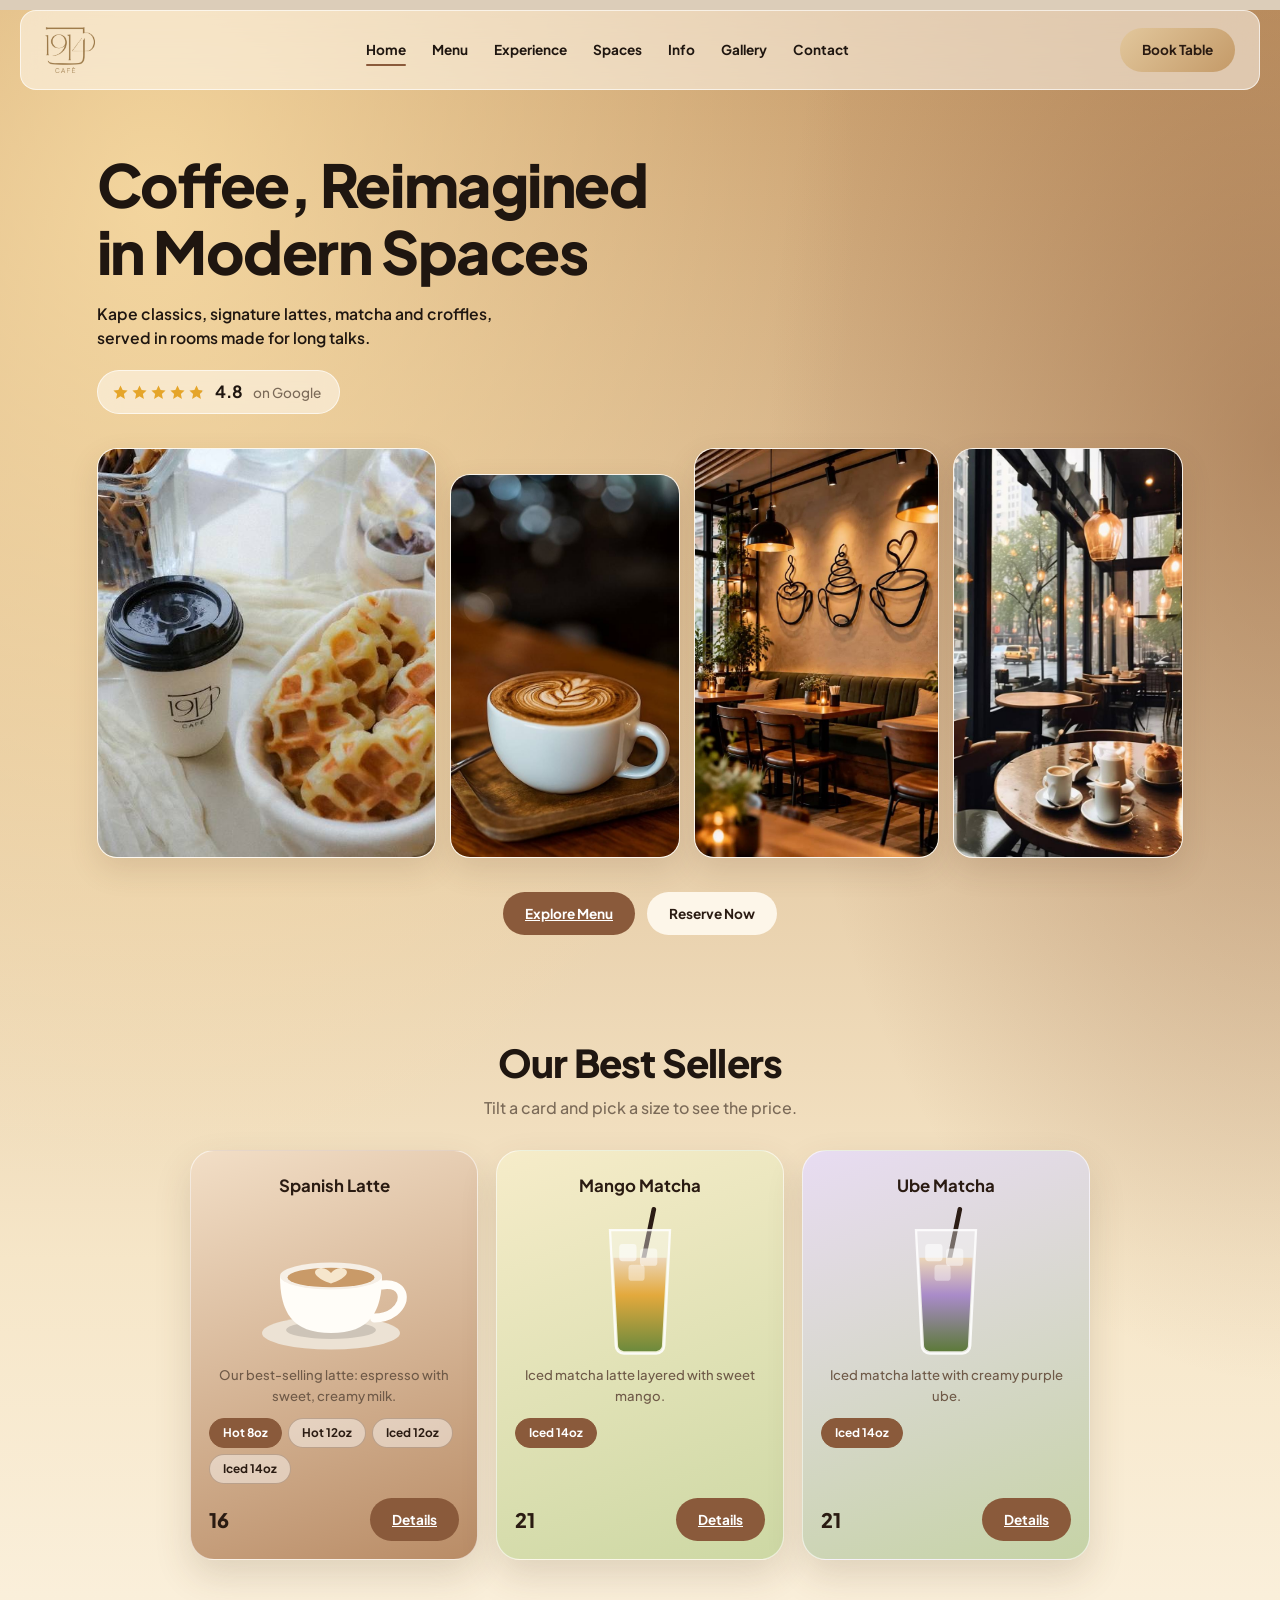
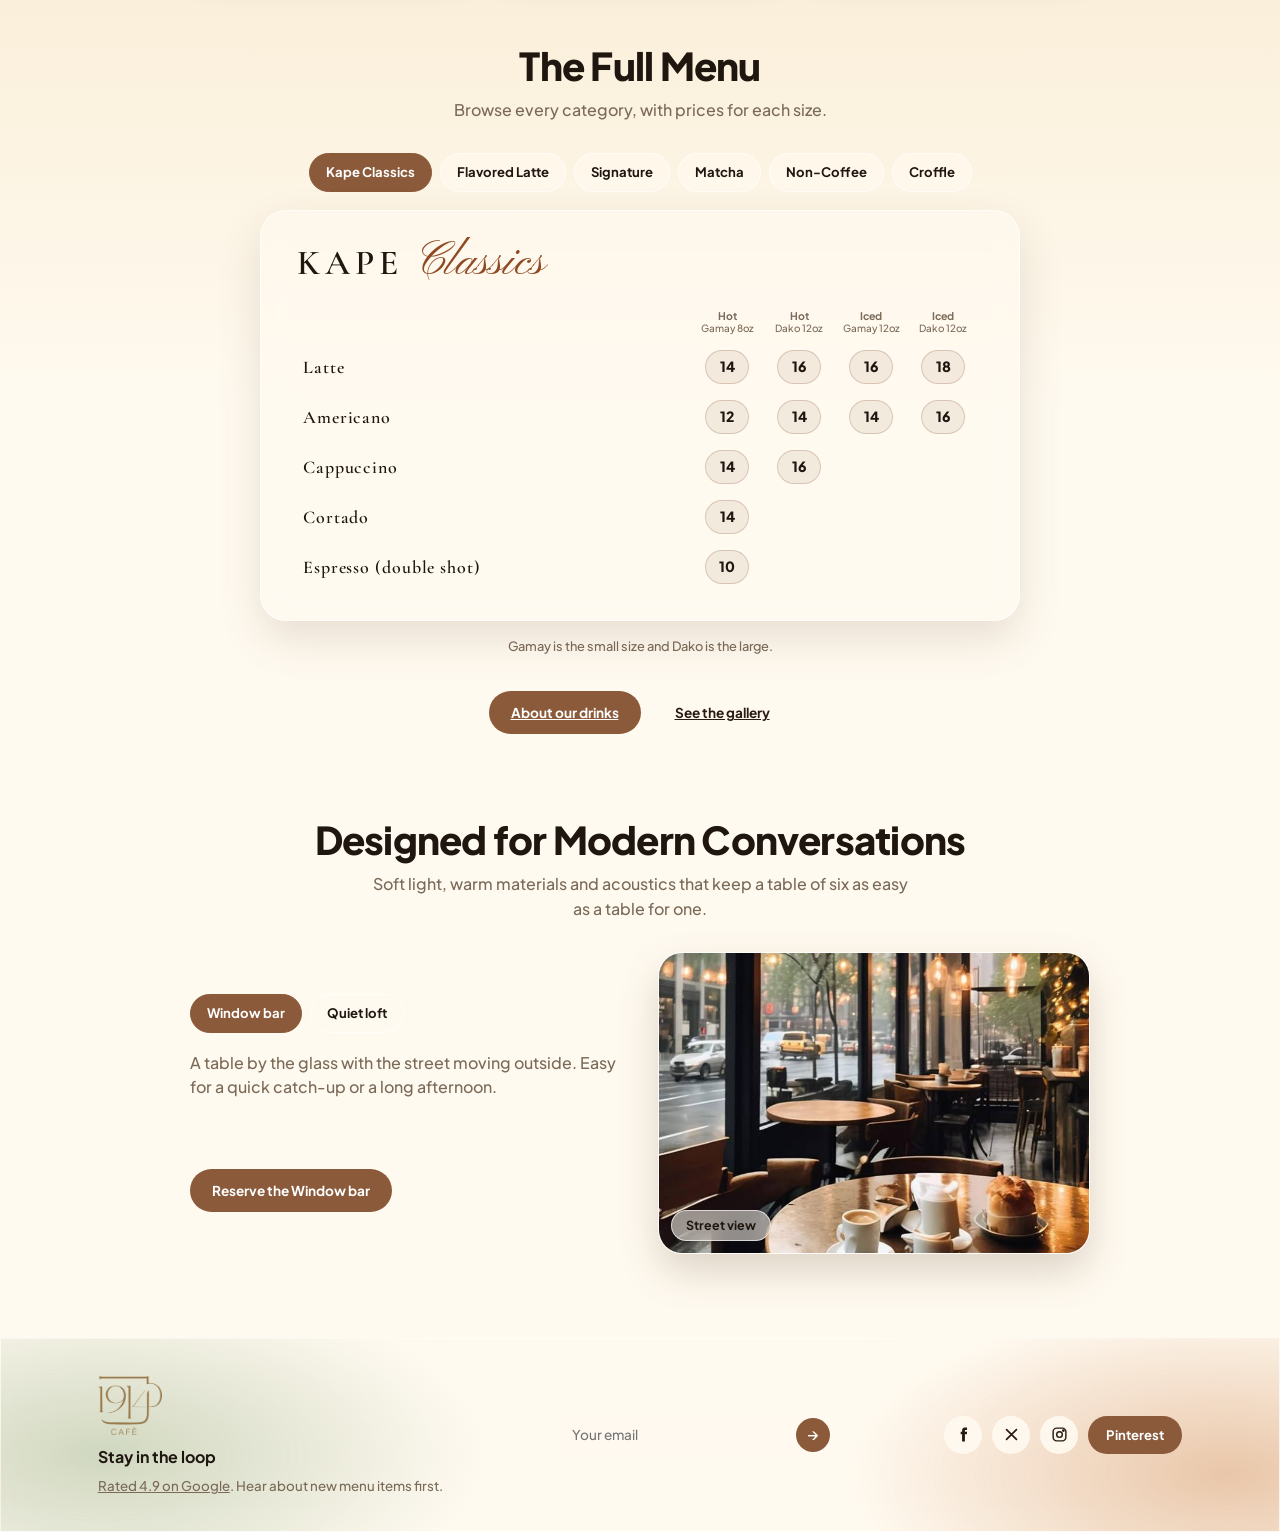
==== commit 970c3e7d: "Add favicon to cafe pages Co-authored-by: Copilot <223556219+Copilot@users.noreply.github.com>" ====
--- a/index.html
+++ b/index.html
@@ -4,6 +4,7 @@
 <meta charset="utf-8">
 <meta name="viewport" content="width=device-width, initial-scale=1, viewport-fit=cover">
 <title>1914 Café</title>
+<link rel="icon" type="image/png" href="favicon.png">
 <link rel="preconnect" href="https://fonts.googleapis.com">
 <link href="https://fonts.googleapis.com/css2?family=Plus+Jakarta+Sans:wght@500;700;800&family=Cormorant+Garamond:wght@500;600;700&family=Pinyon+Script&display=swap" rel="stylesheet">
 <link rel="stylesheet" href="site.css">
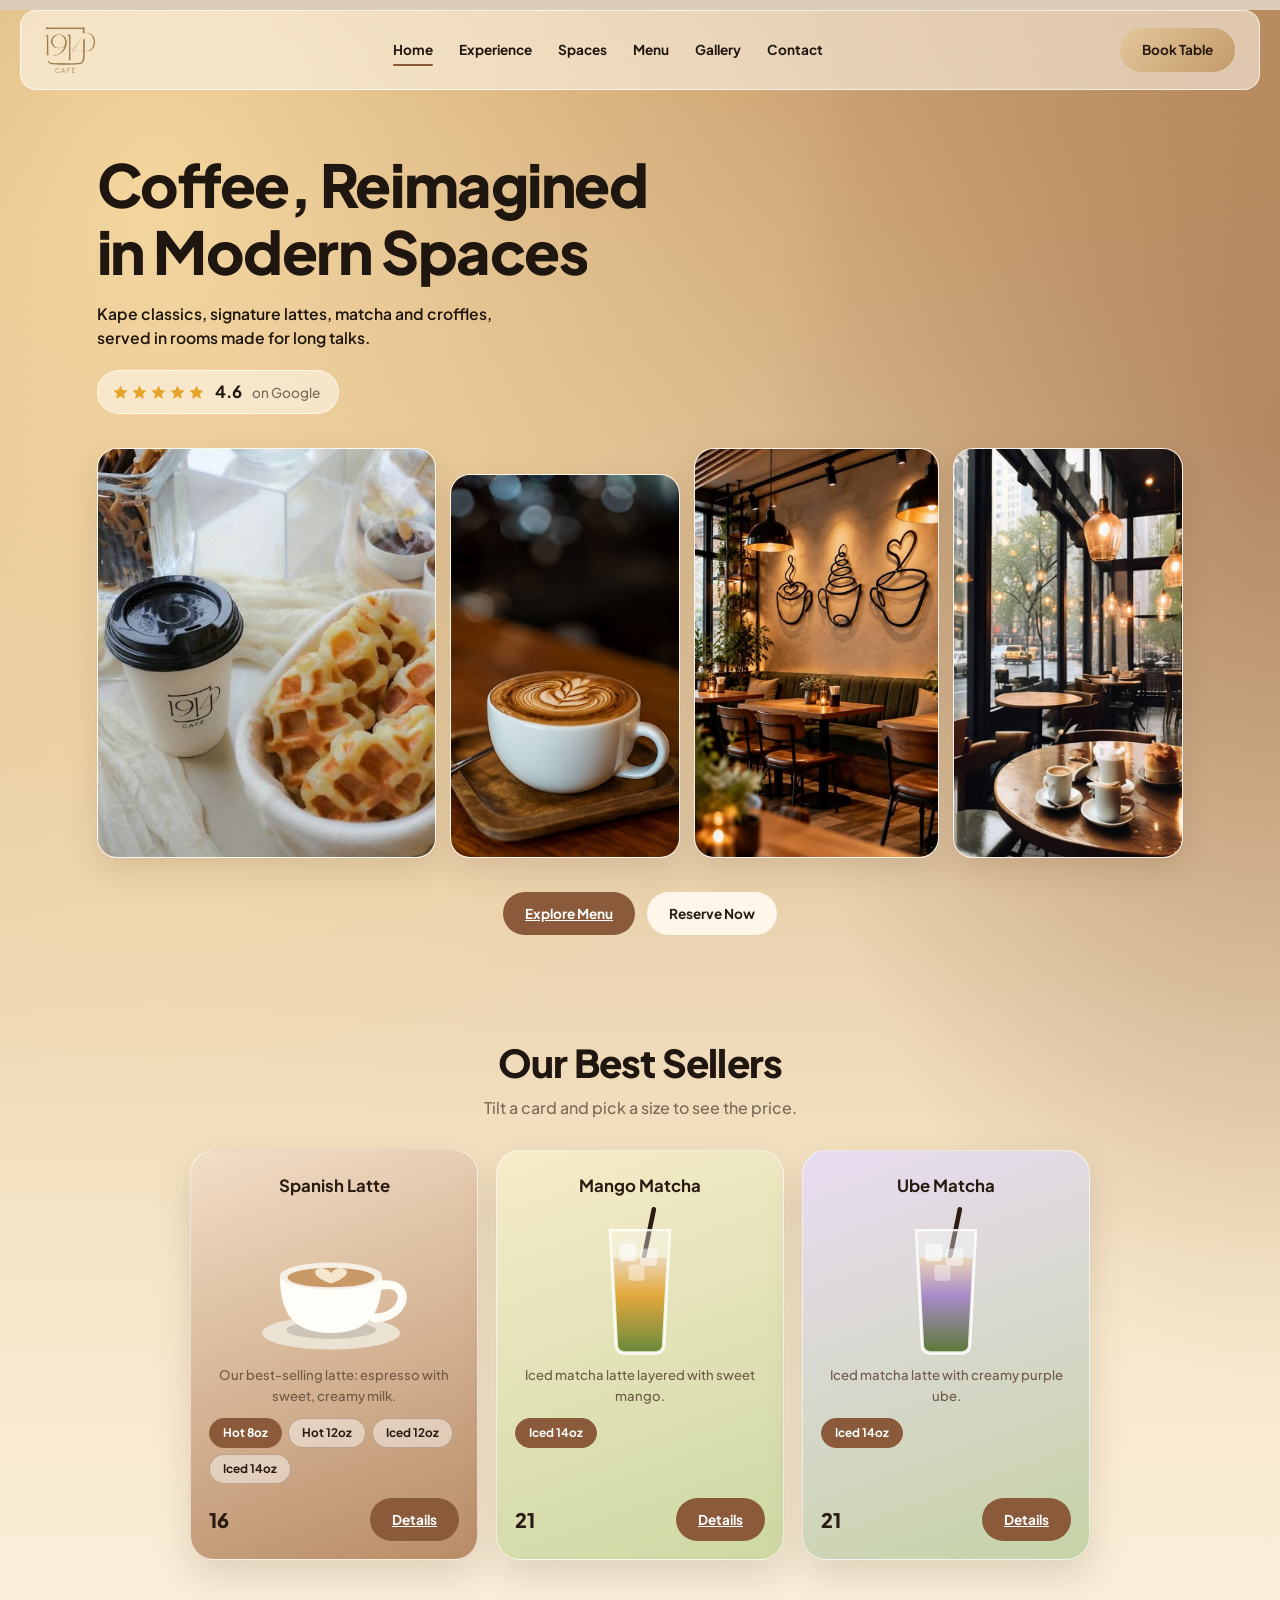
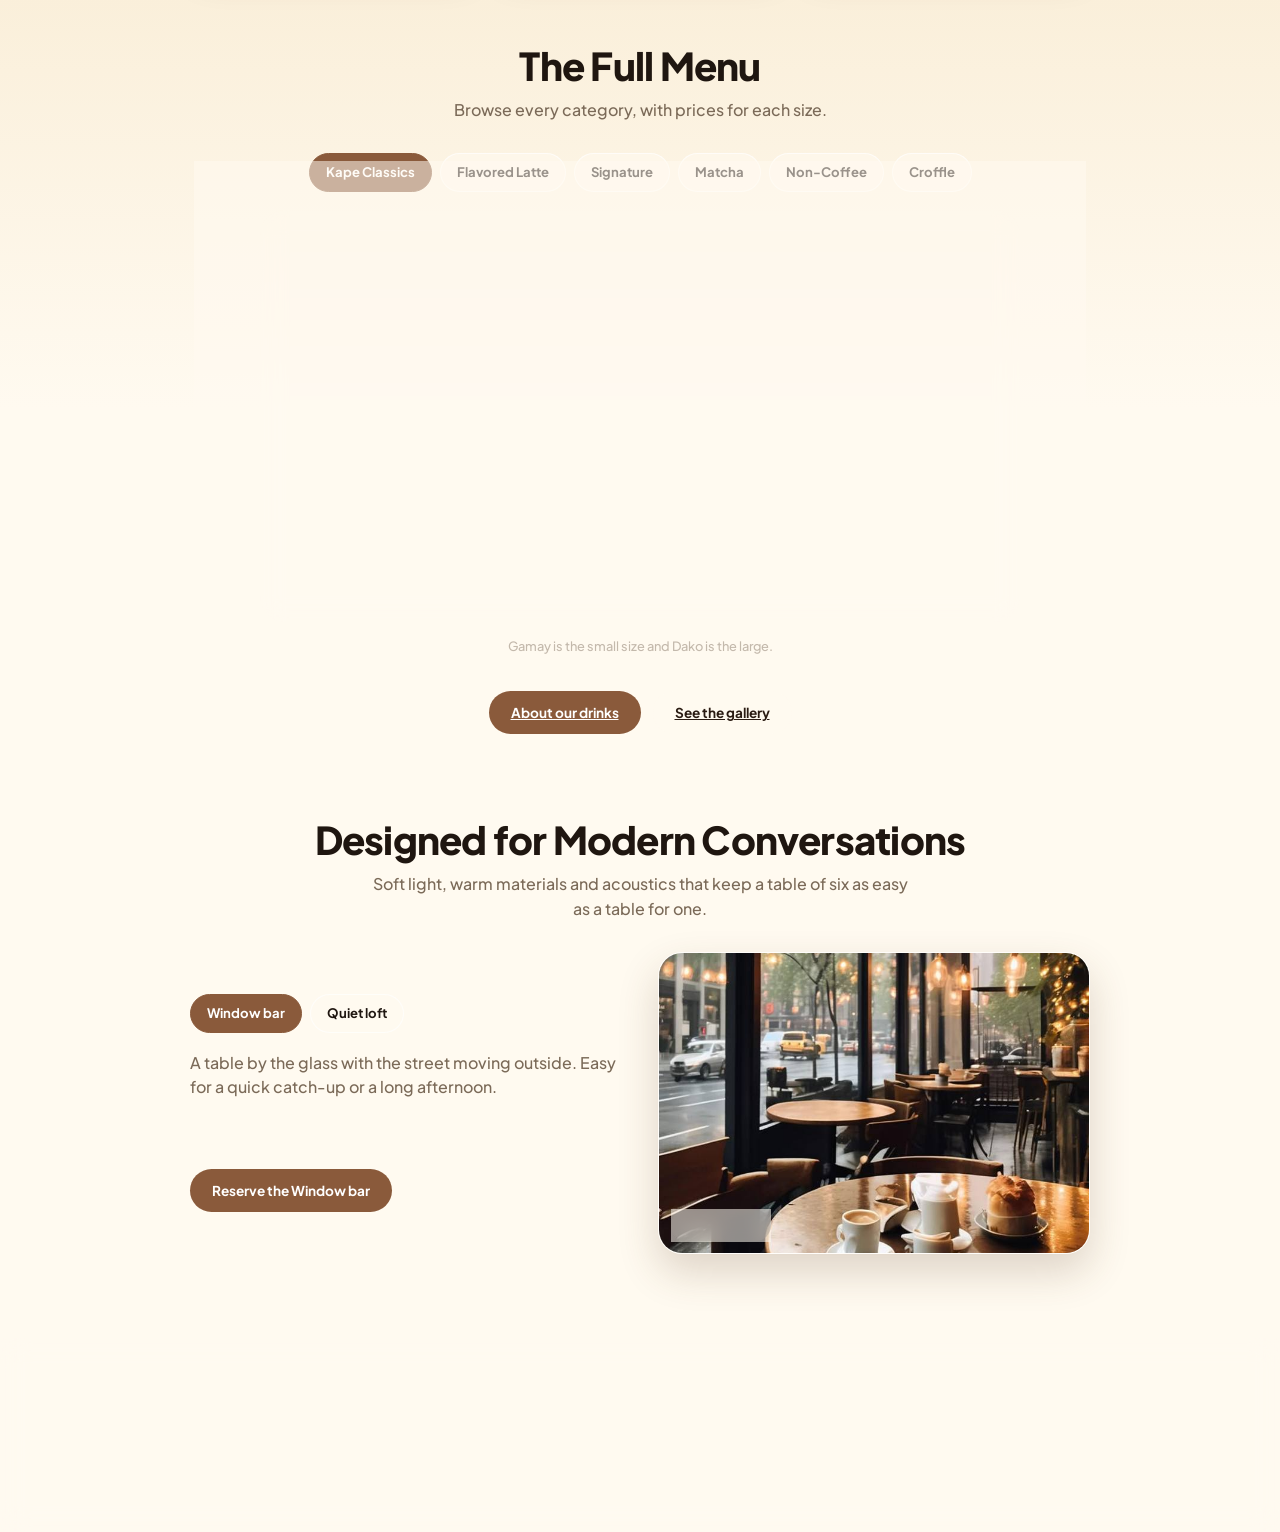
==== commit 44d9af72: "Tighten mobile navigation Co-authored-by: Copilot <223556219+Copilot@users.noreply.github.com>" ====
--- a/index.html
+++ b/index.html
@@ -14,7 +14,7 @@
 <div id="glow"></div>
 <header class="nav" id="nav">
   <a class="logo" href="#home" aria-label="1914 Café, home"><span class="lm" role="img"></span></a>
-  <nav class="links" aria-label="Main"><a href="#home">Home</a><a href="#menu">Menu</a><a href="#experience">Experience</a><a href="#spaces">Spaces</a><a href="info.html">Info</a><a href="gallery.html">Gallery</a><a href="#contact">Contact</a></nav>
+  <nav class="links" aria-label="Main"><a href="#home">Home</a><a href="#experience">Experience</a><a href="#spaces">Spaces</a><a href="info.html">Menu</a><a href="gallery.html">Gallery</a><a href="#contact">Contact</a></nav>
   <div class="nav-r"><button class="btn gold" type="button" data-book>Book Table</button></div>
 </header>
 <main>
--- a/site.css
+++ b/site.css
@@ -108,6 +108,8 @@
 @media (max-width:820px){.split{grid-template-columns:1fr}.tiles{grid-template-columns:1fr 1fr;grid-template-rows:150px 150px 120px}.t1{grid-row:1/3}.t2{grid-row:1;grid-column:2;margin:0}.t3{grid-row:2;grid-column:2}.t4{grid-row:3;grid-column:1}.t5{grid-row:3;grid-column:2}
 .cards{grid-template-columns:none;grid-auto-flow:column;grid-auto-columns:78%;overflow-x:auto;scroll-snap-type:x mandatory;padding:6px 2px 18px}.card{scroll-snap-align:center}.nav{padding:12px 16px}.links{order:3;width:100%;justify-content:space-between;gap:8px}}
 @media (hover:none){#glow{display:none}}
+@media (max-width:560px){.nav{padding:10px 12px;gap:6px 12px}.links{gap:6px}.links a{font-size:.72rem;padding:3px 0}.nav-r .btn{padding:9px 16px;font-size:.75rem}}
+@media (max-width:360px){.links{gap:2px}}
 :root{--lg:#8a6430;--sc:#8f4a23;--logo:url("[data-uri]")}
 @media (prefers-color-scheme:dark){:root:not([data-theme="light"]){--lg:#e8cfa8;--sc:#e0a070}}
 :root[data-theme="dark"]{--lg:#e8cfa8;--sc:#e0a070}
